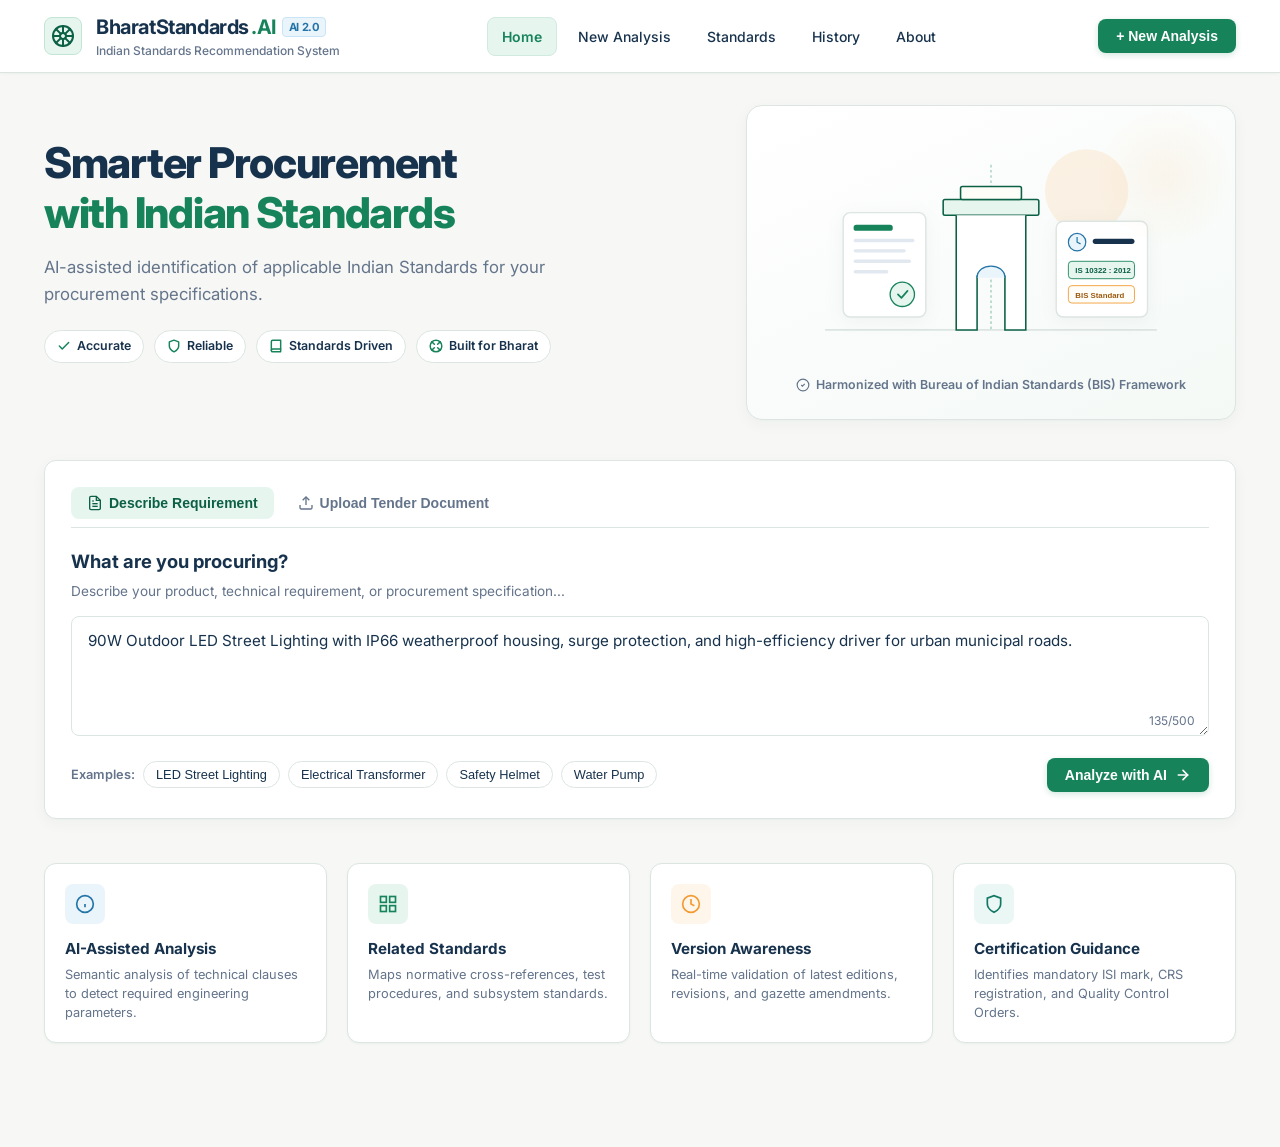
==== index.html @ b343442d "update" ====
<!DOCTYPE html>
<html lang="en">
<head>
  <meta charset="UTF-8">
  <meta name="viewport" content="width=device-width, initial-scale=1.0">
  <title>BharatStandards.AI — Indian Standards Recommendation System | SIH 2026</title>
  <link rel="preconnect" href="https://fonts.googleapis.com">
  <link rel="preconnect" href="https://fonts.gstatic.com" crossorigin>
  <link href="https://fonts.googleapis.com/css2?family=Inter:wght@400;500;600;700;800&display=swap" rel="stylesheet">
  <link rel="stylesheet" href="styles.css">
</head>
<body>

  <!-- Primary Site Navigation -->
  <header class="site-header">
    <div class="header-container">
      <div class="brand-group" data-navigate="home">
        <div class="emblem-icon">
          <!-- Ashoka Chakra Minimal Vector -->
          <svg width="24" height="24" viewBox="0 0 24 24" fill="none" stroke="currentColor" stroke-width="2" stroke-linecap="round" stroke-linejoin="round">
            <circle cx="12" cy="12" r="10"></circle>
            <circle cx="12" cy="12" r="3"></circle>
            <line x1="12" y1="2" x2="12" y2="9"></line>
            <line x1="12" y1="15" x2="12" y2="22"></line>
            <line x1="2" y1="12" x2="9" y2="12"></line>
            <line x1="15" y1="12" x2="22" y2="12"></line>
            <line x1="4.93" y1="4.93" x2="9.88" y2="9.88"></line>
            <line x1="14.12" y1="14.12" x2="19.07" y2="19.07"></line>
            <line x1="4.93" y1="19.07" x2="9.88" y2="14.12"></line>
            <line x1="14.12" y1="9.88" x2="19.07" y2="4.93"></line>
          </svg>
        </div>
        <div class="brand-titles">
          <div class="brand-title">
            BharatStandards<span class="highlight">.AI</span>
            <span class="ai-badge">AI 2.0</span>
          </div>
          <div class="brand-subtitle">Indian Standards Recommendation System</div>
        </div>
      </div>

      <nav class="site-nav">
        <a class="nav-link active" data-navigate="home" data-view="home">Home</a>
        <a class="nav-link" data-navigate="new-analysis" data-view="new-analysis">New Analysis</a>
        <a class="nav-link" data-navigate="standards" data-view="standards">Standards</a>
        <a class="nav-link" data-navigate="history" data-view="history">History</a>
        <a class="nav-link" data-navigate="about" data-view="about">About</a>
      </nav>

      <div class="header-actions">
        <button class="btn-primary" data-navigate="new-analysis">
          <span>+ New Analysis</span>
        </button>
      </div>
    </div>
  </header>

  <!-- Main Application Body -->
  <main class="main-wrapper">

    <!-- ==========================================
         VIEW 1: HOME PAGE
         ========================================== -->
    <section id="view-home" class="view-section active">
      <!-- Hero Section -->
      <div class="hero-grid">
        <div class="hero-left">
          <h1 class="hero-heading">
            Smarter Procurement <br>
            <span class="green-text">with Indian Standards</span>
          </h1>
          <p class="hero-subheading">
            AI-assisted identification of applicable Indian Standards for your procurement specifications.
          </p>

          <div class="trust-badges-row">
            <div class="trust-badge-item">
              <svg width="14" height="14" viewBox="0 0 24 24" fill="none" stroke="currentColor" stroke-width="2.5" stroke-linecap="round" stroke-linejoin="round"><polyline points="20 6 9 17 4 12"></polyline></svg>
              Accurate
            </div>
            <div class="trust-badge-item">
              <svg width="14" height="14" viewBox="0 0 24 24" fill="none" stroke="currentColor" stroke-width="2.5" stroke-linecap="round" stroke-linejoin="round"><path d="M12 22s8-4 8-10V5l-8-3-8 3v7c0 6 8 10 8 10z"></path></svg>
              Reliable
            </div>
            <div class="trust-badge-item">
              <svg width="14" height="14" viewBox="0 0 24 24" fill="none" stroke="currentColor" stroke-width="2.5" stroke-linecap="round" stroke-linejoin="round"><path d="M4 19.5A2.5 2.5 0 0 1 6.5 17H20"></path><path d="M6.5 2H20v20H6.5A2.5 2.5 0 0 1 4 19.5v-15A2.5 2.5 0 0 1 6.5 2z"></path></svg>
              Standards Driven
            </div>
            <div class="trust-badge-item">
              <svg width="14" height="14" viewBox="0 0 24 24" fill="none" stroke="currentColor" stroke-width="2.5" stroke-linecap="round" stroke-linejoin="round"><circle cx="12" cy="12" r="10"></circle><path d="m4.93 4.93 4.24 4.24"></path><path d="m14.83 9.17 4.24-4.24"></path><path d="m14.83 14.83 4.24 4.24"></path><path d="m9.17 14.83-4.24 4.24"></path></svg>
              Built for Bharat
            </div>
          </div>
        </div>

        <!-- Subtle Institutional Architectural Illustration -->
        <div class="hero-illustration-box">
          <div class="illustration-svg-wrap">
            <svg viewBox="0 0 460 260" fill="none" xmlns="http://www.w3.org/2000/svg" style="width: 100%; height: auto;">
              <!-- Background Soft Gradients & Sun -->
              <circle cx="340" cy="70" r="48" fill="#F39A32" fill-opacity="0.12"/>
              <path d="M40 230H420" stroke="#DCE5E1" stroke-width="2" stroke-linecap="round"/>
              
              <!-- India Gate / Institutional Monument Silhouette (Minimal & Dignified) -->
              <path d="M230 40V230" stroke="#16835B" stroke-width="1.5" stroke-dasharray="3 3" opacity="0.4"/>
              <rect x="175" y="80" width="110" height="18" rx="2" fill="#E7F5EF" stroke="#0B6045" stroke-width="1.8"/>
              <rect x="195" y="65" width="70" height="15" rx="2" fill="#FFFDF8" stroke="#0B6045" stroke-width="1.8"/>
              <path d="M190 98V230H214V170C214 156 246 156 246 170V230H270V98" fill="#FFFFFF" stroke="#0B6045" stroke-width="1.8"/>
              <path d="M214 170C214 152 246 152 246 170" fill="#EAF5FB" stroke="#2474A8" stroke-width="1.5"/>

              <!-- Left Side: Official Procurement Document Shield -->
              <g transform="translate(60, 95)">
                <rect x="0" y="0" width="95" height="120" rx="8" fill="#FFFFFF" stroke="#DCE5E1" stroke-width="1.6" filter="drop-shadow(0 4px 10px rgba(0,0,0,0.04))"/>
                <rect x="12" y="14" width="45" height="7" rx="3" fill="#16835B"/>
                <rect x="12" y="30" width="70" height="4" rx="2" fill="#E2E8F0"/>
                <rect x="12" y="42" width="60" height="4" rx="2" fill="#E2E8F0"/>
                <rect x="12" y="54" width="66" height="4" rx="2" fill="#E2E8F0"/>
                <rect x="12" y="66" width="40" height="4" rx="2" fill="#E2E8F0"/>
                <!-- BIS / Compliance Check Stamp -->
                <circle cx="68" cy="94" r="14" fill="#E7F5EF" stroke="#16835B" stroke-width="1.5"/>
                <path d="M63 94L67 98L74 90" stroke="#16835B" stroke-width="2" stroke-linecap="round" stroke-linejoin="round"/>
              </g>

              <!-- Right Side: Smart Recommendation Network -->
              <g transform="translate(305, 105)">
                <rect x="0" y="0" width="105" height="110" rx="8" fill="#FFFFFF" stroke="#DCE5E1" stroke-width="1.6" filter="drop-shadow(0 4px 10px rgba(0,0,0,0.04))"/>
                <circle cx="24" cy="24" r="10" fill="#EAF5FB" stroke="#2474A8" stroke-width="1.4"/>
                <path d="M24 18V24L28 26" stroke="#2474A8" stroke-width="1.4"/>
                <rect x="42" y="20" width="48" height="6" rx="3" fill="#17324D"/>
                
                <rect x="14" y="46" width="76" height="20" rx="4" fill="#E7F5EF" stroke="#16835B" stroke-width="1"/>
                <text x="22" y="60" font-size="9" font-weight="bold" fill="#0B6045" font-family="sans-serif">IS 10322 : 2012</text>
                
                <rect x="14" y="74" width="76" height="20" rx="4" fill="#FFFDF8" stroke="#F39A32" stroke-width="1"/>
                <text x="22" y="88" font-size="9" font-weight="bold" fill="#9C580E" font-family="sans-serif">BIS Standard</text>
              </g>
            </svg>
          </div>
          <div class="illustration-caption">
            <svg width="14" height="14" viewBox="0 0 24 24" fill="none" stroke="currentColor" stroke-width="2"><circle cx="12" cy="12" r="10"></circle><path d="m9 12 2 2 4-4"></path></svg>
            Harmonized with Bureau of Indian Standards (BIS) Framework
          </div>
        </div>
      </div>

      <!-- Main User Action Card -->
      <div class="procurement-card" id="homeInputCard">
        <div class="card-tab-nav">
          <button class="tab-btn active" data-tab="text" onclick="switchTab('text', 'home')">
            <svg width="16" height="16" viewBox="0 0 24 24" fill="none" stroke="currentColor" stroke-width="2"><path d="M14 2H6a2 2 0 0 0-2 2v16a2 2 0 0 0 2 2h12a2 2 0 0 0 2-2V8z"></path><polyline points="14 2 14 8 20 8"></polyline><line x1="16" y1="13" x2="8" y2="13"></line><line x1="16" y1="17" x2="8" y2="17"></line><polyline points="10 9 9 9 8 9"></polyline></svg>
            Describe Requirement
          </button>
          <button class="tab-btn" data-tab="file" onclick="switchTab('file', 'home')">
            <svg width="16" height="16" viewBox="0 0 24 24" fill="none" stroke="currentColor" stroke-width="2"><path d="M21 15v4a2 2 0 0 1-2 2H5a2 2 0 0 1-2-2v-4"></path><polyline points="17 8 12 3 7 8"></polyline><line x1="12" y1="3" x2="12" y2="15"></line></svg>
            Upload Tender Document
          </button>
        </div>

        <h2 class="card-title">What are you procuring?</h2>
        <p class="card-description">
          Describe your product, technical requirement, or procurement specification...
        </p>

        <!-- Pane 1: Textarea -->
        <div class="tab-pane-text">
          <div class="procure-textarea-wrap">
            <textarea 
              id="mainRequirementInput" 
              class="procure-textarea" 
              maxlength="500" 
              placeholder="e.g., Procurement of 90W Outdoor LED Street Lighting fixtures with IP66 protection, surge endurance, and electronic drivers for urban road safety..."></textarea>
            <span class="char-counter" id="mainCharCounter">0/500</span>
          </div>
        </div>

        <!-- Pane 2: PDF Upload -->
        <div class="tab-pane-file" style="display: none;">
          <input type="file" id="homeFileInput" accept=".pdf" style="display: none;">
          <div class="upload-dropzone" id="homeDropzone">
            <div class="upload-icon-circle">
              <svg width="22" height="22" viewBox="0 0 24 24" fill="none" stroke="currentColor" stroke-width="2"><path d="M21 15v4a2 2 0 0 1-2 2H5a2 2 0 0 1-2-2v-4"></path><polyline points="17 8 12 3 7 8"></polyline><line x1="12" y1="3" x2="12" y2="15"></line></svg>
            </div>
            <div class="upload-dropzone-text">Upload Tender PDF Document</div>
            <div class="upload-dropzone-sub">Drag and drop procurement tender specification or click to browse (Max 15MB)</div>
          </div>

          <div class="file-uploaded-chip" id="homeFileChip" style="display: none;">
            <div class="file-uploaded-info">
              <svg width="18" height="18" viewBox="0 0 24 24" fill="none" stroke="currentColor" stroke-width="2.5"><polyline points="20 6 9 17 4 12"></polyline></svg>
              <span class="file-name-display">Tender_Specification.pdf</span>
            </div>
            <button class="btn-remove-file" onclick="removeUploadedFile('home')">[ Remove ]</button>
          </div>
        </div>

        <!-- Action Bar & Example Chips -->
        <div class="card-action-bar">
          <div class="example-chips-wrap">
            <span class="example-label">Examples:</span>
            <button class="chip-btn" data-query="90W Outdoor LED Street Lighting with IP66 weatherproof housing and surge protection">LED Street Lighting</button>
            <button class="chip-btn" data-query="11kV/415V 500kVA Distribution Transformer with copper windings and oil cooling">Electrical Transformer</button>
            <button class="chip-btn" data-query="Industrial High-Density Polyethylene Safety Helmet with 4-point chin strap">Safety Helmet</button>
            <button class="chip-btn" data-query="Submersible Centrifugal Water Pump 5HP for clear cold agricultural water supply">Water Pump</button>
          </div>

          <button class="btn-primary" onclick="startAnalysis('home')">
            <span>Analyze with AI</span>
            <svg width="16" height="16" viewBox="0 0 24 24" fill="none" stroke="currentColor" stroke-width="2.5" stroke-linecap="round" stroke-linejoin="round"><line x1="5" y1="12" x2="19" y2="12"></line><polyline points="12 5 19 12 12 19"></polyline></svg>
          </button>
        </div>
      </div>

      <!-- Trust Indicators: 4 compact blocks -->
      <div class="trust-indicators-grid">
        <div class="trust-block-card">
          <div class="trust-block-icon icon-soft-blue">
            <svg width="20" height="20" viewBox="0 0 24 24" fill="none" stroke="currentColor" stroke-width="2"><circle cx="12" cy="12" r="10"></circle><path d="M12 16v-4"></path><path d="M12 8h.01"></path></svg>
          </div>
          <h3 class="trust-block-title">AI-Assisted Analysis</h3>
          <p class="trust-block-desc">Semantic analysis of technical clauses to detect required engineering parameters.</p>
        </div>

        <div class="trust-block-card">
          <div class="trust-block-icon icon-soft-green">
            <svg width="20" height="20" viewBox="0 0 24 24" fill="none" stroke="currentColor" stroke-width="2"><rect x="3" y="3" width="7" height="7"></rect><rect x="14" y="3" width="7" height="7"></rect><rect x="14" y="14" width="7" height="7"></rect><rect x="3" y="14" width="7" height="7"></rect></svg>
          </div>
          <h3 class="trust-block-title">Related Standards</h3>
          <p class="trust-block-desc">Maps normative cross-references, test procedures, and subsystem standards.</p>
        </div>

        <div class="trust-block-card">
          <div class="trust-block-icon icon-soft-saffron">
            <svg width="20" height="20" viewBox="0 0 24 24" fill="none" stroke="currentColor" stroke-width="2"><circle cx="12" cy="12" r="10"></circle><polyline points="12 6 12 12 16 14"></polyline></svg>
          </div>
          <h3 class="trust-block-title">Version Awareness</h3>
          <p class="trust-block-desc">Real-time validation of latest editions, revisions, and gazette amendments.</p>
        </div>

        <div class="trust-block-card">
          <div class="trust-block-icon icon-soft-teal">
            <svg width="20" height="20" viewBox="0 0 24 24" fill="none" stroke="currentColor" stroke-width="2"><path d="M12 22s8-4 8-10V5l-8-3-8 3v7c0 6 8 10 8 10z"></path></svg>
          </div>
          <h3 class="trust-block-title">Certification Guidance</h3>
          <p class="trust-block-desc">Identifies mandatory ISI mark, CRS registration, and Quality Control Orders.</p>
        </div>
      </div>
    </section>

    <!-- ==========================================
         VIEW 2: NEW ANALYSIS PAGE
         ========================================== -->
    <section id="view-new-analysis" class="view-section">
      <!-- 3-Step Progress Indicator -->
      <div class="stepper-header">
        <div class="stepper-bar">
          <div class="step-item active">
            <span class="step-num">1</span>
            <span>Input</span>
          </div>
          <span class="step-arrow">→</span>
          <div class="step-item">
            <span class="step-num">2</span>
            <span>Analysis</span>
          </div>
          <span class="step-arrow">→</span>
          <div class="step-item">
            <span class="step-num">3</span>
            <span>Results</span>
          </div>
        </div>
      </div>

      <!-- Main Input Card -->
      <div class="procurement-card" id="newAnalysisCard" style="max-width: 860px; margin: 0 auto;">
        <div class="card-tab-nav">
          <button class="tab-btn active" data-tab="text" onclick="switchTab('text', 'new-analysis')">
            <svg width="16" height="16" viewBox="0 0 24 24" fill="none" stroke="currentColor" stroke-width="2"><path d="M14 2H6a2 2 0 0 0-2 2v16a2 2 0 0 0 2 2h12a2 2 0 0 0 2-2V8z"></path><polyline points="14 2 14 8 20 8"></polyline></svg>
            Describe Requirement
          </button>
          <button class="tab-btn" data-tab="file" onclick="switchTab('file', 'new-analysis')">
            <svg width="16" height="16" viewBox="0 0 24 24" fill="none" stroke="currentColor" stroke-width="2"><path d="M21 15v4a2 2 0 0 1-2 2H5a2 2 0 0 1-2-2v-4"></path><polyline points="17 8 12 3 7 8"></polyline><line x1="12" y1="3" x2="12" y2="15"></line></svg>
            Tender Document
          </button>
        </div>

        <h2 class="card-title">Describe your procurement requirement</h2>
        <p class="card-description">Enter technical parameters or upload tender specification documents for standard matching.</p>

        <!-- Tab Pane: Text -->
        <div class="tab-pane-text">
          <div class="procure-textarea-wrap">
            <textarea 
              id="newAnalysisInput" 
              class="procure-textarea" 
              maxlength="500" 
              placeholder="Describe your product, technical requirement, or procurement specification..."></textarea>
            <span class="char-counter" id="newAnalysisCharCounter">0/500</span>
          </div>
        </div>

        <!-- Tab Pane: File Upload -->
        <div class="tab-pane-file" style="display: none;">
          <input type="file" id="newAnalysisFileInput" accept=".pdf" style="display: none;">
          <div class="upload-dropzone" id="newAnalysisDropzone">
            <div class="upload-icon-circle">
              <svg width="22" height="22" viewBox="0 0 24 24" fill="none" stroke="currentColor" stroke-width="2"><path d="M21 15v4a2 2 0 0 1-2 2H5a2 2 0 0 1-2-2v-4"></path><polyline points="17 8 12 3 7 8"></polyline><line x1="12" y1="3" x2="12" y2="15"></line></svg>
            </div>
            <div class="upload-dropzone-text">Upload Tender PDF</div>
            <div class="upload-dropzone-sub">Drop PDF tender copy or technical specification schedule here</div>
          </div>

          <div class="file-uploaded-chip" id="newAnalysisFileChip" style="display: none;">
            <div class="file-uploaded-info">
              <svg width="18" height="18" viewBox="0 0 24 24" fill="none" stroke="currentColor" stroke-width="2.5"><polyline points="20 6 9 17 4 12"></polyline></svg>
              <span class="file-name-display">Tender_Specification.pdf</span>
            </div>
            <button class="btn-remove-file" onclick="removeUploadedFile('new-analysis')">[ Remove ]</button>
          </div>
        </div>

        <!-- Single Primary Action -->
        <div style="display: flex; justify-content: flex-end; margin-top: 20px;">
          <button class="btn-primary" onclick="startAnalysis('new-analysis')">
            <span>Analyze Specification</span>
            <svg width="16" height="16" viewBox="0 0 24 24" fill="none" stroke="currentColor" stroke-width="2.5"><polyline points="9 18 15 12 9 6"></polyline></svg>
          </button>
        </div>
      </div>
    </section>

    <!-- ==========================================
         VIEW 3: LOADING / ANALYSIS PAGE
         ========================================== -->
    <section id="view-loading" class="view-section">
      <div class="loading-card">
        <h2 class="loading-header-title">Analyzing Your Requirement</h2>
        <p class="loading-header-subtitle">
          Please wait while we identify applicable Indian Standards and related requirements.
        </p>

        <!-- Circular Progress Ring (Subtle Green/Blue) -->
        <div class="circle-progress-wrapper">
          <svg class="circle-progress-svg" viewBox="0 0 140 140">
            <circle class="circle-bg" cx="70" cy="70" r="60"></circle>
            <circle class="circle-fill" id="circleFill" cx="70" cy="70" r="60"></circle>
          </svg>
          <div class="circle-center-text">
            <span class="circle-percentage" id="circlePercentage">0%</span>
            <span class="circle-status-tag">Analyzing</span>
          </div>
        </div>

        <!-- Dynamic Ticker Box -->
        <div class="dynamic-ticker-box">
          <span class="ticker-pulse-dot"></span>
          <span id="dynamicTickerText">Reading specification...</span>
        </div>

        <!-- Vertical Progress Timeline (Strict 7 Stages) -->
        <div class="analysis-timeline" id="analysisTimeline">
          <!-- Dynamically populated via app.js -->
        </div>
      </div>
    </section>

    <!-- ==========================================
         VIEW 4: RESULTS PAGE
         ========================================== -->
    <section id="view-results" class="view-section">
      <!-- Top Banner -->
      <div class="results-header-banner">
        <div class="banner-left">
          <h1>Procurement Analysis Results</h1>
          <div class="banner-meta">
            <span class="status-badge-complete">✓ Analysis Complete</span>
            <span>Requirement:</span>
            <span class="submitted-req-badge" id="resultsQueryBadge">90W Outdoor LED Street Lighting</span>
          </div>
        </div>
        <div>
          <button class="btn-outline" onclick="exportProcurementReport()">
            <svg width="16" height="16" viewBox="0 0 24 24" fill="none" stroke="currentColor" stroke-width="2"><path d="M21 15v4a2 2 0 0 1-2 2H5a2 2 0 0 1-2-2v-4"></path><polyline points="7 10 12 15 17 10"></polyline><line x1="12" y1="15" x2="12" y2="3"></line></svg>
            Export Report
          </button>
        </div>
      </div>

      <!-- 4 Compact Summary Metric Cards -->
      <div class="summary-metrics-grid">
        <div class="metric-card">
          <div class="metric-label">Standards Found</div>
          <div class="metric-value green">8</div>
        </div>
        <div class="metric-card">
          <div class="metric-label">Related Standards</div>
          <div class="metric-value blue">14</div>
        </div>
        <div class="metric-card">
          <div class="metric-label">Version Status</div>
          <div class="metric-value" style="font-size: 1.25rem;">Current</div>
        </div>
        <div class="metric-card">
          <div class="metric-label">Certification</div>
          <div class="metric-value green" style="font-size: 1.25rem;">Applicable</div>
        </div>
      </div>

      <!-- Section 1 — AI Understanding -->
      <div class="result-section">
        <div class="section-header">
          <h2 class="section-title">
            <svg width="18" height="18" viewBox="0 0 24 24" fill="none" stroke="var(--blue)" stroke-width="2"><circle cx="12" cy="12" r="10"></circle><line x1="12" y1="16" x2="12" y2="12"></line><line x1="12" y1="8" x2="12.01" y2="8"></line></svg>
            What We Understood
          </h2>
          <div class="section-subtext">Automated entity and parameter extraction from submitted requirement</div>
        </div>

        <div class="understanding-tags-grid">
          <div>
            <div class="understanding-col-title">Product</div>
            <div class="understanding-val" id="underProdVal">LED Street Lighting</div>
          </div>
          <div>
            <div class="understanding-col-title">Application</div>
            <div class="understanding-val" id="underAppVal">Outdoor / Road</div>
          </div>
          <div>
            <div class="understanding-col-title">Requirements & Constraints</div>
            <div class="tag-cloud" id="underTagCloud">
              <span class="spec-tag">90W</span>
              <span class="spec-tag">Outdoor</span>
              <span class="spec-tag">Road Application</span>
              <span class="spec-tag">Electrical Safety</span>
              <span class="spec-tag">Testing</span>
            </div>
          </div>
        </div>
      </div>

      <!-- Section 2 & 3 — Recommended Indian Standards (Top 3 Cards & Why Recommended) -->
      <div class="result-section">
        <div class="section-header">
          <h2 class="section-title">
            <svg width="18" height="18" viewBox="0 0 24 24" fill="none" stroke="var(--primary-green)" stroke-width="2"><path d="M14 2H6a2 2 0 0 0-2 2v16a2 2 0 0 0 2 2h12a2 2 0 0 0 2-2V8z"></path><polyline points="14 2 14 8 20 8"></polyline></svg>
            Recommended Indian Standards
          </h2>
          <div class="section-subtext">Standards relevant to the submitted procurement requirement (Top 3 Recommendations)</div>
        </div>

        <div id="recommendedCardsContainer">
          <!-- Dynamically populated via app.js -->
        </div>
      </div>

      <!-- Section 4 — Related Standards (Simple Institutional Relationship Graph) -->
      <div class="result-section">
        <div class="section-header">
          <h2 class="section-title">
            <svg width="18" height="18" viewBox="0 0 24 24" fill="none" stroke="var(--deep-green)" stroke-width="2"><rect x="3" y="3" width="7" height="7"></rect><rect x="14" y="3" width="7" height="7"></rect><rect x="14" y="14" width="7" height="7"></rect><rect x="3" y="14" width="7" height="7"></rect></svg>
            Related Standards
          </h2>
          <div class="section-subtext">Normative references and allied safety testing hierarchy</div>
        </div>

        <div class="standards-diagram-wrap">
          <div class="node-box primary">
            IS 10322 (Part 5/Sec 3)
            <div style="font-size: 0.7rem; font-weight: 500;">Main Luminaire Standard</div>
          </div>
          <div class="tree-vertical-line"></div>
          
          <div class="tree-branch-container">
            <div class="tree-subnode">
              IS 15885
              <span class="tree-subnode-tag">Safety (Driver)</span>
            </div>
            <div class="tree-subnode">
              IS 16102
              <span class="tree-subnode-tag">Testing (Performance)</span>
            </div>
            <div class="tree-subnode">
              IS 16103
              <span class="tree-subnode-tag">Installation & Optics</span>
            </div>
          </div>

          <div class="tree-vertical-line"></div>
          <div class="node-box" style="font-size: 0.8rem; background: #FFFFFF;">
            Normative Cross-References & Harmonized Guidelines
          </div>

          <div style="margin-top: 18px;">
            <button class="btn-outline" style="font-size: 0.8rem; padding: 6px 14px;" data-navigate="standards">
              View Related Standards (14)
            </button>
          </div>
        </div>
      </div>

      <!-- Section 5 — Version & Amendments Timeline -->
      <div class="result-section">
        <div class="section-header">
          <h2 class="section-title">
            <svg width="18" height="18" viewBox="0 0 24 24" fill="none" stroke="var(--saffron)" stroke-width="2"><circle cx="12" cy="12" r="10"></circle><polyline points="12 6 12 12 16 14"></polyline></svg>
            Version & Amendments
          </h2>
          <div class="section-subtext">Chronological gazette revisions and current enforceability timeline</div>
        </div>

        <div class="horizontal-version-timeline">
          <div class="timeline-connector-bar"></div>
          
          <div class="timeline-milestone">
            <div class="milestone-dot"></div>
            <div class="milestone-year">2018</div>
            <div class="milestone-desc">Published</div>
          </div>

          <div class="timeline-milestone">
            <div class="milestone-dot saffron"></div>
            <div class="milestone-year">2020</div>
            <div class="milestone-desc">Amendment 1</div>
          </div>

          <div class="timeline-milestone">
            <div class="milestone-dot saffron"></div>
            <div class="milestone-year">2023</div>
            <div class="milestone-desc">Amendment 2</div>
          </div>

          <div class="timeline-milestone">
            <div class="milestone-dot green"></div>
            <div class="milestone-year">2026</div>
            <div class="milestone-desc" style="color: var(--primary-green); font-weight: 700;">Current Active</div>
          </div>
        </div>
      </div>

      <!-- Section 6 — Certification Guidance -->
      <div class="result-section">
        <div class="section-header">
          <h2 class="section-title">
            <svg width="18" height="18" viewBox="0 0 24 24" fill="none" stroke="var(--primary-green)" stroke-width="2"><path d="M12 22s8-4 8-10V5l-8-3-8 3v7c0 6 8 10 8 10z"></path></svg>
            Certification Guidance
          </h2>
          <div class="section-subtext">Statutory conformity assessment schemes for public procurement</div>
        </div>

        <div class="cert-guidance-list">
          <div class="cert-item-card">
            <div class="cert-name">BIS Product Certification</div>
            <div class="cert-status applicable">● Applicable (ISI Scheme I)</div>
          </div>
          <div class="cert-item-card">
            <div class="cert-name">Compulsory Registration (CRS)</div>
            <div class="cert-status not-applicable">○ Not identified</div>
          </div>
          <div class="cert-item-card">
            <div class="cert-name">Hallmarking</div>
            <div class="cert-status not-applicable">○ Not applicable</div>
          </div>
        </div>

        <div class="cert-disclaimer">
          <svg width="14" height="14" viewBox="0 0 24 24" fill="none" stroke="currentColor" stroke-width="2"><circle cx="12" cy="12" r="10"></circle><line x1="12" y1="16" x2="12" y2="12"></line><line x1="12" y1="8" x2="12.01" y2="8"></line></svg>
          Verify regulatory applicability before final procurement use.
        </div>
      </div>

      <!-- Section 7 — Source / Verification -->
      <div class="verification-box">
        <div class="verification-left">
          <svg width="18" height="18" viewBox="0 0 24 24" fill="none" stroke="var(--primary-green)" stroke-width="2.5"><path d="M12 22s8-4 8-10V5l-8-3-8 3v7c0 6 8 10 8 10z"></path><polyline points="9 12 11 14 15 10"></polyline></svg>
          <span>Information Verification</span>
        </div>
        <div class="verification-meta">
          <span><strong>Source:</strong> Verified Standards Knowledge Base</span>
          <span><strong>Last Updated:</strong> 20 Sep 2026</span>
          <span><strong>Status:</strong> Current</span>
          <span><strong>AI Assistance:</strong> Enabled</span>
        </div>
      </div>

      <!-- Final Actions -->
      <div class="results-bottom-actions">
        <button class="btn-outline" onclick="exportProcurementReport()">
          Export Report
        </button>
        <button class="btn-primary" data-navigate="new-analysis">
          Start New Analysis
        </button>
      </div>
    </section>

    <!-- ==========================================
         VIEW 5: STANDARDS KNOWLEDGE BASE
         ========================================== -->
    <section id="view-standards" class="view-section">
      <div style="margin-bottom: 24px;">
        <h1 style="font-size: 1.5rem; font-weight: 800; color: var(--navy-text); margin-bottom: 4px;">Indian Standards</h1>
        <p style="font-size: 0.85rem; color: var(--secondary-text);">Search and explore the Bureau of Indian Standards (BIS) knowledge repository.</p>
      </div>

      <div class="catalog-search-bar">
        <input 
          type="text" 
          id="standardsSearchInput" 
          class="catalog-search-input" 
          placeholder="Search by standard number, title or topic..." 
          oninput="renderStandardsCatalog()">
        
        <select id="categoryFilter" class="filter-select" onchange="renderStandardsCatalog()">
          <option value="all">All Categories</option>
          <option value="Electrical & Lighting">Electrical & Lighting</option>
          <option value="Heavy Electrical">Heavy Electrical</option>
          <option value="Occupational Safety">Occupational Safety</option>
          <option value="Mechanical & Water">Mechanical & Water</option>
        </select>

        <select class="filter-select">
          <option value="all">Status: All</option>
          <option value="current">Current</option>
          <option value="revision">Under Revision</option>
        </select>

        <select class="filter-select">
          <option value="all">Year: All</option>
          <option value="2026">2026</option>
          <option value="2023">2023</option>
          <option value="2017">2017</option>
        </select>
      </div>

      <div class="standards-table-card">
        <table class="data-table">
          <thead>
            <tr>
              <th>Standard No</th>
              <th>Title & Description</th>
              <th>Category</th>
              <th>Status</th>
              <th>Action</th>
            </tr>
          </thead>
          <tbody id="standardsTableBody">
            <!-- Populated via app.js -->
          </tbody>
        </table>
      </div>
    </section>

    <!-- ==========================================
         VIEW 6: HISTORY PAGE
         ========================================== -->
    <section id="view-history" class="view-section">
      <div style="margin-bottom: 24px;">
        <h1 style="font-size: 1.5rem; font-weight: 800; color: var(--navy-text); margin-bottom: 4px;">Analysis History</h1>
        <p style="font-size: 0.85rem; color: var(--secondary-text);">Review previous procurement technical requirement evaluations.</p>
      </div>

      <div class="standards-table-card">
        <table class="data-table">
          <thead>
            <tr>
              <th>Requirement</th>
              <th>Date</th>
              <th>Standards Found</th>
              <th>Status</th>
              <th>Action</th>
            </tr>
          </thead>
          <tbody id="historyTableBody">
            <!-- Populated via app.js -->
          </tbody>
        </table>
      </div>
    </section>

    <!-- ==========================================
         VIEW 7: ABOUT PAGE
         ========================================== -->
    <section id="view-about" class="view-section">
      <div style="max-width: 840px; margin: 0 auto;">
        <div style="background: #FFFFFF; border: 1px solid var(--border-color); border-radius: var(--radius-lg); padding: 36px; box-shadow: var(--shadow-card);">
          <h1 style="font-size: 1.75rem; font-weight: 800; color: var(--navy-text); margin-bottom: 12px;">
            About BharatStandards.AI
          </h1>
          <p style="font-size: 0.95rem; color: var(--secondary-text); line-height: 1.7; margin-bottom: 24px;">
            BharatStandards.AI is an institutional artificial intelligence decision-support platform designed to streamline public and enterprise procurement in India. Developed for Smart India Hackathon (SIH) 2026 Problem Statement 26108, the system bridges the critical gap between complex technical procurement tender specifications and the authoritative catalogue of Indian Standards maintained by the Bureau of Indian Standards (BIS).
          </p>

          <div style="display: grid; grid-template-columns: 1fr 1fr; gap: 20px; margin-bottom: 28px;">
            <div style="background: var(--main-bg); padding: 20px; border-radius: var(--radius-sm); border: 1px solid var(--border-color);">
              <h3 style="font-size: 1rem; font-weight: 700; color: var(--deep-green); margin-bottom: 8px;">Why It Was Created</h3>
              <p style="font-size: 0.85rem; color: var(--secondary-text); line-height: 1.5;">
                Public procurement officers frequently encounter ambiguous technical terminology or outdated standards references in tender documents, leading to compliance disputes, delivery rejections, and legal delays. BharatStandards.AI automates standard discovery with 100% version accuracy.
              </p>
            </div>

            <div style="background: var(--main-bg); padding: 20px; border-radius: var(--radius-sm); border: 1px solid var(--border-color);">
              <h3 style="font-size: 1rem; font-weight: 700; color: var(--blue); margin-bottom: 8px;">How AI Assists Procurement</h3>
              <p style="font-size: 0.85rem; color: var(--secondary-text); line-height: 1.5;">
                By utilizing dense semantic indexing, technical taxonomy extraction, and normative cross-reference mapping, our engine evaluates requirements against thousands of gazette standards in milliseconds while verifying active Quality Control Orders (QCO).
              </p>
            </div>
          </div>

          <div style="border-top: 1px solid var(--border-color); padding-top: 20px; display: flex; align-items: center; justify-content: space-between;">
            <div style="font-size: 0.8rem; color: var(--secondary-text);">
              <strong>Core Principles:</strong> Neatness &bull; Government-Grade Reliability &bull; Complete Transparency
            </div>
            <button class="btn-primary" data-navigate="new-analysis">Launch New Analysis</button>
          </div>
        </div>
      </div>
    </section>

  </main>

  <!-- Details Drawer / Modal Dialog -->
  <div class="modal-overlay" id="standardDetailsModal" onclick="if(event.target === this) closeStandardModal()">
    <div class="modal-container">
      <button class="modal-close-btn" onclick="closeStandardModal()" aria-label="Close">
        <svg width="20" height="20" viewBox="0 0 24 24" fill="none" stroke="currentColor" stroke-width="2.5"><line x1="18" y1="6" x2="6" y2="18"></line><line x1="6" y1="6" x2="18" y2="18"></line></svg>
      </button>
      <div id="modalBodyContent">
        <!-- Content inserted dynamically -->
      </div>
    </div>
  </div>

  <script src="app.js"></script>
</body>
</html>
---- styles.css ----
/* ==========================================================================
   BharatStandards.AI - Institutional Design System Stylesheet
   SIH 2026 Problem Statement 26108
   Palette:
     Primary Green:  #16835B
     Deep Green:     #0B6045
     Soft Green:     #E7F5EF
     Sky Blue:       #EAF5FB
     Blue:           #2474A8
     Saffron:        #F39A32
     Warm Cream:     #FFFDF8
     Main Background:#F7F8F5
     White:          #FFFFFF
     Dark Navy Text: #17324D
     Secondary Text: #64748B
     Border:         #DCE5E1
     Success:        #16835B
     Warning:        #E99A2B
     Error:          #C94B4B
   ========================================================================== */

:root {
  --primary-green: #16835B;
  --deep-green: #0B6045;
  --soft-green: #E7F5EF;
  --sky-blue: #EAF5FB;
  --blue: #2474A8;
  --saffron: #F39A32;
  --warm-cream: #FFFDF8;
  --main-bg: #F7F8F5;
  --card-bg: #FFFFFF;
  --navy-text: #17324D;
  --secondary-text: #64748B;
  --border-color: #DCE5E1;
  --success: #16835B;
  --warning: #E99A2B;
  --error: #C94B4B;
  --radius-sm: 8px;
  --radius-md: 12px;
  --radius-lg: 16px;
  --radius-full: 9999px;
  --shadow-subtle: 0 1px 3px rgba(11, 96, 69, 0.04), 0 1px 2px rgba(11, 96, 69, 0.02);
  --shadow-card: 0 4px 16px rgba(23, 50, 77, 0.04), 0 1px 3px rgba(23, 50, 77, 0.02);
  --shadow-hover: 0 8px 24px rgba(22, 131, 91, 0.08), 0 2px 6px rgba(23, 50, 77, 0.04);
}

* {
  box-sizing: border-box;
  margin: 0;
  padding: 0;
}

body {
  font-family: 'Inter', -apple-system, BlinkMacSystemFont, "Segoe UI", Roboto, Helvetica, Arial, sans-serif;
  background-color: var(--main-bg);
  color: var(--navy-text);
  line-height: 1.5;
  -webkit-font-smoothing: antialiased;
  -moz-osx-font-smoothing: grayscale;
  min-height: 100vh;
  display: flex;
  flex-direction: column;
}

/* ==========================================================================
   Header & Top Government Bar
   ========================================================================== */
.gov-top-bar {
  background-color: #FFFFFF;
  border-bottom: 1px solid var(--border-color);
  font-size: 0.75rem;
  color: var(--secondary-text);
  padding: 4px 0;
}

.gov-top-container {
  max-width: 1240px;
  margin: 0 auto;
  padding: 0 24px;
  display: flex;
  justify-content: space-between;
  align-items: center;
}

.gov-flag-stripe {
  display: inline-flex;
  gap: 6px;
  align-items: center;
  font-weight: 500;
}

.flag-accent {
  display: inline-block;
  width: 12px;
  height: 4px;
  background: linear-gradient(90deg, #F39A32 33%, #FFFFFF 33%, #FFFFFF 66%, #16835B 66%);
  border-radius: 1px;
}

.site-header {
  background-color: #FFFFFF;
  border-bottom: 1px solid var(--border-color);
  position: sticky;
  top: 0;
  z-index: 50;
  box-shadow: var(--shadow-subtle);
}

.header-container {
  max-width: 1240px;
  margin: 0 auto;
  padding: 12px 24px;
  display: flex;
  align-items: center;
  justify-content: space-between;
}

.brand-group {
  display: flex;
  align-items: center;
  gap: 14px;
  text-decoration: none;
  cursor: pointer;
}

.emblem-icon {
  width: 38px;
  height: 38px;
  border-radius: 8px;
  background: var(--soft-green);
  color: var(--deep-green);
  display: flex;
  align-items: center;
  justify-content: center;
  border: 1px solid #c2e6d6;
}

.brand-titles {
  display: flex;
  flex-direction: column;
}

.brand-title {
  font-size: 1.25rem;
  font-weight: 700;
  color: var(--navy-text);
  letter-spacing: -0.02em;
  display: flex;
  align-items: center;
  gap: 2px;
}

.brand-title .highlight {
  color: var(--primary-green);
}

.brand-title .ai-badge {
  font-size: 0.7rem;
  font-weight: 700;
  color: var(--blue);
  background: var(--sky-blue);
  padding: 1px 6px;
  border-radius: 4px;
  margin-left: 4px;
  border: 1px solid #c9e4f4;
}

.brand-subtitle {
  font-size: 0.75rem;
  color: var(--secondary-text);
  font-weight: 500;
}

.site-nav {
  display: flex;
  align-items: center;
  gap: 6px;
}

.nav-link {
  color: var(--navy-text);
  text-decoration: none;
  font-size: 0.875rem;
  font-weight: 500;
  padding: 8px 14px;
  border-radius: var(--radius-sm);
  transition: all 0.15s ease;
  cursor: pointer;
  border: 1px solid transparent;
}

.nav-link:hover {
  background-color: var(--main-bg);
  color: var(--primary-green);
}

.nav-link.active {
  color: var(--primary-green);
  font-weight: 600;
  background-color: var(--soft-green);
  border-color: #d1eadf;
}

.header-actions {
  display: flex;
  align-items: center;
  gap: 12px;
}

.lang-select {
  border: 1px solid var(--border-color);
  background: #FFFFFF;
  color: var(--navy-text);
  font-size: 0.85rem;
  padding: 7px 12px;
  border-radius: var(--radius-sm);
  cursor: pointer;
  outline: none;
  font-weight: 500;
}

.btn-primary {
  background-color: var(--primary-green);
  color: #FFFFFF;
  border: none;
  padding: 9px 18px;
  border-radius: var(--radius-sm);
  font-size: 0.875rem;
  font-weight: 600;
  cursor: pointer;
  display: inline-flex;
  align-items: center;
  gap: 8px;
  transition: all 0.15s ease;
  box-shadow: 0 2px 6px rgba(22, 131, 91, 0.2);
}

.btn-primary:hover {
  background-color: var(--deep-green);
  box-shadow: 0 4px 12px rgba(22, 131, 91, 0.25);
  transform: translateY(-1px);
}

.btn-outline {
  background-color: #FFFFFF;
  color: var(--navy-text);
  border: 1px solid var(--border-color);
  padding: 9px 18px;
  border-radius: var(--radius-sm);
  font-size: 0.875rem;
  font-weight: 600;
  cursor: pointer;
  display: inline-flex;
  align-items: center;
  gap: 8px;
  transition: all 0.15s ease;
}

.btn-outline:hover {
  border-color: var(--primary-green);
  color: var(--primary-green);
  background-color: var(--soft-green);
}

/* ==========================================================================
   Layout Containers
   ========================================================================== */
.main-wrapper {
  flex: 1;
  max-width: 1240px;
  width: 100%;
  margin: 0 auto;
  padding: 32px 24px 64px 24px;
}

.view-section {
  display: none;
}

.view-section.active {
  display: block;
  animation: fadeIn 0.25s ease-out;
}

@keyframes fadeIn {
  from { opacity: 0; transform: translateY(6px); }
  to { opacity: 1; transform: translateY(0); }
}

/* ==========================================================================
   Home Page: Hero & Input Card
   ========================================================================== */
.hero-grid {
  display: grid;
  grid-template-columns: 1.15fr 0.85fr;
  gap: 40px;
  align-items: center;
  margin-bottom: 40px;
}

.hero-pill-badge {
  display: inline-flex;
  align-items: center;
  gap: 8px;
  padding: 4px 12px;
  background-color: var(--warm-cream);
  border: 1px solid #F6E6D2;
  border-radius: var(--radius-full);
  font-size: 0.8rem;
  font-weight: 600;
  color: #9C580E;
  margin-bottom: 16px;
}

.hero-pill-badge .saffron-dot {
  width: 7px;
  height: 7px;
  border-radius: 50%;
  background-color: var(--saffron);
}

.hero-heading {
  font-size: 2.65rem;
  line-height: 1.18;
  font-weight: 800;
  color: var(--navy-text);
  letter-spacing: -0.03em;
  margin-bottom: 16px;
}

.hero-heading .green-text {
  color: var(--primary-green);
}

.hero-subheading {
  font-size: 1.05rem;
  color: var(--secondary-text);
  line-height: 1.6;
  margin-bottom: 22px;
  max-width: 560px;
}

.trust-badges-row {
  display: flex;
  flex-wrap: wrap;
  gap: 10px;
  margin-bottom: 24px;
}

.trust-badge-item {
  display: inline-flex;
  align-items: center;
  gap: 6px;
  background-color: #FFFFFF;
  border: 1px solid var(--border-color);
  padding: 6px 12px;
  border-radius: var(--radius-full);
  font-size: 0.775rem;
  font-weight: 600;
  color: var(--navy-text);
}

.trust-badge-item svg {
  color: var(--primary-green);
}

/* Institutional Illustration Card */
.hero-illustration-box {
  background: linear-gradient(155deg, #FFFFFF 0%, #F4F9F6 100%);
  border: 1px solid var(--border-color);
  border-radius: var(--radius-lg);
  padding: 24px;
  position: relative;
  box-shadow: var(--shadow-card);
  overflow: hidden;
  display: flex;
  flex-direction: column;
  align-items: center;
  justify-content: center;
}

.hero-illustration-box::before {
  content: "";
  position: absolute;
  top: 0;
  right: 0;
  width: 140px;
  height: 140px;
  background: radial-gradient(circle, rgba(243, 154, 50, 0.08) 0%, transparent 70%);
  pointer-events: none;
}

.illustration-svg-wrap {
  width: 100%;
  max-width: 400px;
  height: auto;
}

.illustration-caption {
  font-size: 0.775rem;
  color: var(--secondary-text);
  text-align: center;
  margin-top: 14px;
  font-weight: 600;
  display: flex;
  align-items: center;
  gap: 6px;
}

/* Main User Action Card */
.procurement-card {
  background-color: var(--card-bg);
  border: 1px solid var(--border-color);
  border-radius: var(--radius-md);
  padding: 26px;
  box-shadow: var(--shadow-card);
  margin-bottom: 44px;
}

.card-tab-nav {
  display: flex;
  gap: 8px;
  border-bottom: 1px solid var(--border-color);
  margin-bottom: 20px;
  padding-bottom: 8px;
}

.tab-btn {
  background: none;
  border: none;
  padding: 8px 16px;
  font-size: 0.875rem;
  font-weight: 600;
  color: var(--secondary-text);
  cursor: pointer;
  border-radius: var(--radius-sm);
  display: inline-flex;
  align-items: center;
  gap: 6px;
  transition: all 0.15s ease;
}

.tab-btn.active {
  color: var(--deep-green);
  background-color: var(--soft-green);
}

.card-title {
  font-size: 1.15rem;
  font-weight: 700;
  color: var(--navy-text);
  margin-bottom: 6px;
}

.card-description {
  font-size: 0.85rem;
  color: var(--secondary-text);
  margin-bottom: 14px;
}

.procure-textarea-wrap {
  position: relative;
  margin-bottom: 16px;
}

.procure-textarea {
  width: 100%;
  min-height: 120px;
  border: 1px solid var(--border-color);
  border-radius: var(--radius-sm);
  padding: 14px 16px;
  font-size: 0.95rem;
  color: var(--navy-text);
  font-family: inherit;
  resize: vertical;
  outline: none;
  background-color: #FFFFFF;
  transition: border-color 0.15s ease, box-shadow 0.15s ease;
}

.procure-textarea:focus {
  border-color: var(--primary-green);
  box-shadow: 0 0 0 3px rgba(22, 131, 91, 0.12);
}

.char-counter {
  position: absolute;
  bottom: 12px;
  right: 14px;
  font-size: 0.75rem;
  color: var(--secondary-text);
  pointer-events: none;
}

/* Upload Tab Content */
.upload-dropzone {
  border: 2px dashed var(--border-color);
  border-radius: var(--radius-sm);
  background: var(--warm-cream);
  padding: 36px 20px;
  text-align: center;
  cursor: pointer;
  transition: all 0.2s ease;
  margin-bottom: 16px;
}

.upload-dropzone:hover {
  border-color: var(--primary-green);
  background: #FCF8F0;
}

.upload-icon-circle {
  width: 44px;
  height: 44px;
  border-radius: 50%;
  background: var(--sky-blue);
  color: var(--blue);
  display: inline-flex;
  align-items: center;
  justify-content: center;
  margin-bottom: 12px;
}

.upload-dropzone-text {
  font-weight: 600;
  color: var(--navy-text);
  font-size: 0.95rem;
  margin-bottom: 4px;
}

.upload-dropzone-sub {
  font-size: 0.8rem;
  color: var(--secondary-text);
}

.file-uploaded-chip {
  display: flex;
  align-items: center;
  justify-content: space-between;
  width: 100%;
  background: var(--soft-green);
  border: 1px solid #C8EBD8;
  padding: 10px 16px;
  border-radius: var(--radius-sm);
  margin-bottom: 16px;
}

.file-uploaded-info {
  display: flex;
  align-items: center;
  gap: 8px;
  font-size: 0.875rem;
  font-weight: 600;
  color: var(--deep-green);
}

.btn-remove-file {
  background: none;
  border: none;
  color: var(--error);
  font-size: 0.8rem;
  font-weight: 600;
  cursor: pointer;
  padding: 4px 8px;
  border-radius: 4px;
}

.btn-remove-file:hover {
  text-decoration: underline;
}

.card-action-bar {
  display: flex;
  align-items: center;
  justify-content: space-between;
  flex-wrap: wrap;
  gap: 16px;
}

.example-chips-wrap {
  display: flex;
  align-items: center;
  gap: 8px;
  flex-wrap: wrap;
}

.example-label {
  font-size: 0.8rem;
  font-weight: 600;
  color: var(--secondary-text);
}

.chip-btn {
  background-color: #FFFFFF;
  border: 1px solid var(--border-color);
  color: var(--navy-text);
  font-size: 0.8rem;
  font-weight: 500;
  padding: 5px 12px;
  border-radius: var(--radius-full);
  cursor: pointer;
  transition: all 0.15s ease;
}

.chip-btn:hover {
  border-color: var(--primary-green);
  color: var(--primary-green);
  background-color: var(--soft-green);
}

/* Trust Indicators: 4 compact blocks */
.trust-indicators-grid {
  display: grid;
  grid-template-columns: repeat(4, 1fr);
  gap: 20px;
  margin-bottom: 40px;
}

.trust-block-card {
  background-color: var(--card-bg);
  border: 1px solid var(--border-color);
  border-radius: var(--radius-md);
  padding: 20px;
  box-shadow: var(--shadow-subtle);
  transition: transform 0.2s ease, box-shadow 0.2s ease;
}

.trust-block-card:hover {
  transform: translateY(-2px);
  box-shadow: var(--shadow-card);
  border-color: #c9ded5;
}

.trust-block-icon {
  width: 40px;
  height: 40px;
  border-radius: var(--radius-sm);
  display: flex;
  align-items: center;
  justify-content: center;
  margin-bottom: 14px;
}

.icon-soft-blue {
  background: var(--sky-blue);
  color: var(--blue);
}

.icon-soft-green {
  background: var(--soft-green);
  color: var(--primary-green);
}

.icon-soft-saffron {
  background: #FEF6EB;
  color: var(--saffron);
}

.icon-soft-teal {
  background: #EAF7F4;
  color: #117864;
}

.trust-block-title {
  font-size: 0.95rem;
  font-weight: 700;
  color: var(--navy-text);
  margin-bottom: 6px;
}

.trust-block-desc {
  font-size: 0.8rem;
  color: var(--secondary-text);
  line-height: 1.45;
}

/* ==========================================================================
   New Analysis Page (Workflow Stepper)
   ========================================================================== */
.stepper-header {
  display: flex;
  align-items: center;
  justify-content: center;
  margin-bottom: 32px;
}

.stepper-bar {
  display: flex;
  align-items: center;
  background-color: #FFFFFF;
  border: 1px solid var(--border-color);
  border-radius: var(--radius-full);
  padding: 6px 18px;
  box-shadow: var(--shadow-subtle);
}

.step-item {
  display: flex;
  align-items: center;
  gap: 8px;
  font-size: 0.85rem;
  font-weight: 600;
  color: var(--secondary-text);
  padding: 4px 8px;
}

.step-item.active {
  color: var(--primary-green);
}

.step-item.completed {
  color: var(--navy-text);
}

.step-num {
  width: 24px;
  height: 24px;
  border-radius: 50%;
  display: flex;
  align-items: center;
  justify-content: center;
  font-size: 0.75rem;
  font-weight: 700;
  background-color: #EDF2F0;
  color: var(--secondary-text);
}

.step-item.active .step-num {
  background-color: var(--primary-green);
  color: #FFFFFF;
}

.step-item.completed .step-num {
  background-color: var(--soft-green);
  color: var(--primary-green);
}

.step-arrow {
  color: var(--secondary-text);
  margin: 0 10px;
  font-size: 0.85rem;
}

/* ==========================================================================
   Loading / Processing Page (Dedicated Stage Timeline & Circle)
   ========================================================================== */
.loading-card {
  max-width: 680px;
  margin: 0 auto;
  background-color: #FFFFFF;
  border: 1px solid var(--border-color);
  border-radius: var(--radius-lg);
  padding: 44px 36px;
  box-shadow: var(--shadow-card);
  text-align: center;
}

.loading-header-title {
  font-size: 1.5rem;
  font-weight: 700;
  color: var(--navy-text);
  margin-bottom: 8px;
}

.loading-header-subtitle {
  font-size: 0.9rem;
  color: var(--secondary-text);
  max-width: 480px;
  margin: 0 auto 32px auto;
}

.circle-progress-wrapper {
  position: relative;
  width: 140px;
  height: 140px;
  margin: 0 auto 20px auto;
}

.circle-progress-svg {
  transform: rotate(-90deg);
  width: 140px;
  height: 140px;
}

.circle-bg {
  fill: none;
  stroke: #EDF2EF;
  stroke-width: 8;
}

.circle-fill {
  fill: none;
  stroke: var(--primary-green);
  stroke-width: 8;
  stroke-linecap: round;
  stroke-dasharray: 377;
  stroke-dashoffset: 377;
  transition: stroke-dashoffset 0.4s ease;
}

.circle-center-text {
  position: absolute;
  top: 50%;
  left: 50%;
  transform: translate(-50%, -50%);
  display: flex;
  flex-direction: column;
  align-items: center;
}

.circle-percentage {
  font-size: 1.6rem;
  font-weight: 800;
  color: var(--navy-text);
  line-height: 1;
}

.circle-status-tag {
  font-size: 0.7rem;
  font-weight: 600;
  color: var(--primary-green);
  text-transform: uppercase;
  letter-spacing: 0.05em;
  margin-top: 4px;
}

.dynamic-ticker-box {
  background-color: var(--main-bg);
  border: 1px solid var(--border-color);
  border-radius: var(--radius-sm);
  padding: 8px 16px;
  display: inline-flex;
  align-items: center;
  gap: 8px;
  font-size: 0.85rem;
  font-weight: 600;
  color: var(--blue);
  margin-bottom: 32px;
}

.ticker-pulse-dot {
  width: 8px;
  height: 8px;
  background-color: var(--blue);
  border-radius: 50%;
  animation: pulseDot 1.4s infinite;
}

@keyframes pulseDot {
  0% { transform: scale(0.95); opacity: 0.7; }
  50% { transform: scale(1.25); opacity: 1; }
  100% { transform: scale(0.95); opacity: 0.7; }
}

/* Vertical Progress Timeline */
.analysis-timeline {
  text-align: left;
  max-width: 440px;
  margin: 0 auto;
  position: relative;
}

.analysis-timeline::before {
  content: "";
  position: absolute;
  top: 14px;
  bottom: 14px;
  left: 13px;
  width: 2px;
  background-color: #E2ECE7;
}

.timeline-step {
  display: flex;
  align-items: center;
  gap: 14px;
  padding: 9px 0;
  position: relative;
  z-index: 2;
  transition: all 0.2s ease;
}

.step-indicator-node {
  width: 28px;
  height: 28px;
  border-radius: 50%;
  display: flex;
  align-items: center;
  justify-content: center;
  font-size: 0.75rem;
  font-weight: 700;
  background-color: #FFFFFF;
  border: 2px solid #D5E1DC;
  color: #8C9E97;
  flex-shrink: 0;
}

.timeline-step.completed .step-indicator-node {
  background-color: var(--primary-green);
  border-color: var(--primary-green);
  color: #FFFFFF;
}

.timeline-step.active .step-indicator-node {
  background-color: #FFFFFF;
  border-color: var(--blue);
  color: var(--blue);
  box-shadow: 0 0 0 4px rgba(36, 116, 168, 0.15);
}

.timeline-step-label {
  font-size: 0.875rem;
  font-weight: 500;
  color: var(--secondary-text);
}

.timeline-step.completed .timeline-step-label {
  color: var(--navy-text);
  font-weight: 600;
}

.timeline-step.active .timeline-step-label {
  color: var(--blue);
  font-weight: 700;
}

/* ==========================================================================
   Results Page: Institutional Breakdown
   ========================================================================== */
.results-header-banner {
  background-color: #FFFFFF;
  border: 1px solid var(--border-color);
  border-radius: var(--radius-md);
  padding: 22px 28px;
  box-shadow: var(--shadow-subtle);
  margin-bottom: 24px;
  display: flex;
  align-items: center;
  justify-content: space-between;
  flex-wrap: wrap;
  gap: 16px;
}

.banner-left h1 {
  font-size: 1.4rem;
  font-weight: 800;
  color: var(--navy-text);
  margin-bottom: 4px;
}

.banner-meta {
  display: flex;
  align-items: center;
  gap: 12px;
  font-size: 0.85rem;
  flex-wrap: wrap;
}

.status-badge-complete {
  display: inline-flex;
  align-items: center;
  gap: 6px;
  background-color: var(--soft-green);
  color: var(--deep-green);
  padding: 3px 10px;
  border-radius: var(--radius-full);
  font-weight: 600;
  font-size: 0.8rem;
  border: 1px solid #c2e5d5;
}

.submitted-req-badge {
  color: var(--navy-text);
  font-weight: 600;
  background: var(--main-bg);
  padding: 3px 10px;
  border-radius: 6px;
  border: 1px solid var(--border-color);
}

/* 4 Compact Summary Metric Cards */
.summary-metrics-grid {
  display: grid;
  grid-template-columns: repeat(4, 1fr);
  gap: 16px;
  margin-bottom: 24px;
}

.metric-card {
  background: #FFFFFF;
  border: 1px solid var(--border-color);
  border-radius: var(--radius-md);
  padding: 16px 20px;
  box-shadow: var(--shadow-subtle);
}

.metric-label {
  font-size: 0.775rem;
  font-weight: 600;
  color: var(--secondary-text);
  text-transform: uppercase;
  letter-spacing: 0.04em;
  margin-bottom: 4px;
}

.metric-value {
  font-size: 1.5rem;
  font-weight: 800;
  color: var(--navy-text);
}

.metric-value.green {
  color: var(--primary-green);
}

.metric-value.blue {
  color: var(--blue);
}

/* Section Box Pattern */
.result-section {
  background-color: #FFFFFF;
  border: 1px solid var(--border-color);
  border-radius: var(--radius-md);
  padding: 24px 28px;
  box-shadow: var(--shadow-subtle);
  margin-bottom: 24px;
}

.section-header {
  margin-bottom: 18px;
}

.section-title {
  font-size: 1.15rem;
  font-weight: 700;
  color: var(--navy-text);
  display: flex;
  align-items: center;
  gap: 8px;
}

.section-subtext {
  font-size: 0.825rem;
  color: var(--secondary-text);
  margin-top: 2px;
}

/* Section 1: AI Understanding */
.understanding-tags-grid {
  display: grid;
  grid-template-columns: 1fr 1fr 2fr;
  gap: 16px;
  background: var(--main-bg);
  border: 1px solid var(--border-color);
  border-radius: var(--radius-sm);
  padding: 16px;
}

.understanding-col-title {
  font-size: 0.75rem;
  text-transform: uppercase;
  letter-spacing: 0.04em;
  font-weight: 700;
  color: var(--secondary-text);
  margin-bottom: 6px;
}

.understanding-val {
  font-size: 0.95rem;
  font-weight: 600;
  color: var(--navy-text);
}

.tag-cloud {
  display: flex;
  flex-wrap: wrap;
  gap: 6px;
}

.spec-tag {
  background-color: #FFFFFF;
  border: 1px solid var(--border-color);
  padding: 4px 10px;
  border-radius: 4px;
  font-size: 0.775rem;
  font-weight: 600;
  color: var(--navy-text);
}

/* Section 2: Recommended Indian Standards */
.standard-recommendation-card {
  border: 1px solid var(--border-color);
  border-radius: var(--radius-md);
  padding: 20px;
  margin-bottom: 16px;
  background: #FFFFFF;
  transition: all 0.2s ease;
}

.standard-recommendation-card:hover {
  border-color: #B7D6C8;
  box-shadow: var(--shadow-card);
}

.standard-top-row {
  display: flex;
  align-items: flex-start;
  justify-content: space-between;
  gap: 16px;
  margin-bottom: 10px;
}

.standard-number-badge {
  display: inline-block;
  font-size: 0.85rem;
  font-weight: 800;
  color: var(--deep-green);
  background: var(--soft-green);
  padding: 3px 10px;
  border-radius: 6px;
  border: 1px solid #CCE8DC;
  margin-bottom: 6px;
}

.standard-title {
  font-size: 1.05rem;
  font-weight: 700;
  color: var(--navy-text);
  line-height: 1.35;
}

.standard-badges-right {
  display: flex;
  align-items: center;
  gap: 8px;
  flex-shrink: 0;
}

.relevance-score-badge {
  background-color: var(--sky-blue);
  color: var(--blue);
  font-weight: 700;
  font-size: 0.8rem;
  padding: 4px 10px;
  border-radius: var(--radius-full);
  border: 1px solid #CBE5F5;
}

.status-live-badge {
  display: inline-flex;
  align-items: center;
  gap: 5px;
  font-size: 0.75rem;
  font-weight: 700;
  color: var(--primary-green);
  background: var(--soft-green);
  padding: 4px 10px;
  border-radius: var(--radius-full);
}

.status-live-dot {
  width: 6px;
  height: 6px;
  border-radius: 50%;
  background: var(--primary-green);
}

.standard-description {
  font-size: 0.85rem;
  color: var(--secondary-text);
  line-height: 1.5;
  margin-bottom: 14px;
}

.standard-footer-actions {
  display: flex;
  align-items: center;
  justify-content: space-between;
  border-top: 1px solid var(--border-color);
  padding-top: 12px;
}

.btn-accordion-toggle {
  background: none;
  border: none;
  color: var(--blue);
  font-size: 0.825rem;
  font-weight: 600;
  cursor: pointer;
  display: inline-flex;
  align-items: center;
  gap: 4px;
}

.btn-accordion-toggle:hover {
  text-decoration: underline;
}

.why-recommended-content {
  display: none;
  margin-top: 14px;
  padding: 14px 16px;
  background-color: var(--main-bg);
  border-radius: var(--radius-sm);
  border-left: 3px solid var(--blue);
}

.why-recommended-content.expanded {
  display: block;
}

.why-checklist {
  list-style: none;
  display: grid;
  grid-template-columns: 1fr 1fr;
  gap: 8px;
  margin-top: 8px;
}

.why-checklist-item {
  font-size: 0.8rem;
  font-weight: 600;
  color: var(--navy-text);
  display: flex;
  align-items: center;
  gap: 6px;
}

.why-checklist-item svg {
  color: var(--primary-green);
  flex-shrink: 0;
}

/* Section 4: Related Standards Diagram */
.standards-diagram-wrap {
  background: var(--main-bg);
  border: 1px solid var(--border-color);
  border-radius: var(--radius-sm);
  padding: 24px;
  display: flex;
  flex-direction: column;
  align-items: center;
}

.node-box {
  background: #FFFFFF;
  border: 1px solid var(--border-color);
  padding: 10px 18px;
  border-radius: var(--radius-sm);
  font-size: 0.85rem;
  font-weight: 700;
  color: var(--navy-text);
  box-shadow: var(--shadow-subtle);
  text-align: center;
}

.node-box.primary {
  border-color: var(--primary-green);
  background-color: var(--soft-green);
  color: var(--deep-green);
  min-width: 240px;
}

.tree-vertical-line {
  width: 2px;
  height: 20px;
  background-color: #B5CCC2;
}

.tree-branch-container {
  display: flex;
  gap: 24px;
  position: relative;
  margin: 10px 0;
}

.tree-subnode {
  background: #FFFFFF;
  border: 1px solid var(--border-color);
  border-radius: var(--radius-sm);
  padding: 8px 14px;
  font-size: 0.8rem;
  font-weight: 600;
  color: var(--navy-text);
  min-width: 130px;
  text-align: center;
  box-shadow: var(--shadow-subtle);
}

.tree-subnode-tag {
  font-size: 0.7rem;
  color: var(--secondary-text);
  font-weight: 500;
  display: block;
}

/* Section 5: Version & Amendments Timeline */
.horizontal-version-timeline {
  display: flex;
  align-items: center;
  justify-content: space-between;
  padding: 24px 32px;
  background: var(--main-bg);
  border: 1px solid var(--border-color);
  border-radius: var(--radius-sm);
  position: relative;
}

.timeline-milestone {
  display: flex;
  flex-direction: column;
  align-items: center;
  position: relative;
  z-index: 2;
}

.milestone-dot {
  width: 18px;
  height: 18px;
  border-radius: 50%;
  background: #CBD5E1;
  border: 3px solid #FFFFFF;
  box-shadow: 0 0 0 1px #94A3B8;
  margin-bottom: 6px;
}

.milestone-dot.saffron {
  background: var(--saffron);
  box-shadow: 0 0 0 1px var(--saffron);
}

.milestone-dot.green {
  background: var(--primary-green);
  box-shadow: 0 0 0 1px var(--primary-green);
}

.milestone-year {
  font-size: 0.85rem;
  font-weight: 700;
  color: var(--navy-text);
}

.milestone-desc {
  font-size: 0.725rem;
  color: var(--secondary-text);
}

.timeline-connector-bar {
  position: absolute;
  top: 33px;
  left: 56px;
  right: 56px;
  height: 2px;
  background: #CBD5E1;
  z-index: 1;
}

/* Section 6: Certification Guidance */
.cert-guidance-list {
  display: grid;
  grid-template-columns: repeat(3, 1fr);
  gap: 16px;
  margin-bottom: 12px;
}

.cert-item-card {
  border: 1px solid var(--border-color);
  border-radius: var(--radius-sm);
  padding: 14px;
  background: #FFFFFF;
}

.cert-name {
  font-size: 0.85rem;
  font-weight: 700;
  color: var(--navy-text);
  margin-bottom: 4px;
}

.cert-status {
  font-size: 0.75rem;
  font-weight: 600;
  display: flex;
  align-items: center;
  gap: 6px;
}

.cert-status.applicable {
  color: var(--primary-green);
}

.cert-status.not-applicable {
  color: var(--secondary-text);
}

.cert-disclaimer {
  font-size: 0.75rem;
  color: var(--secondary-text);
  font-style: italic;
  display: flex;
  align-items: center;
  gap: 6px;
}

/* Section 7: Source / Verification */
.verification-box {
  display: flex;
  align-items: center;
  justify-content: space-between;
  background: var(--warm-cream);
  border: 1px solid #F4E8D6;
  border-radius: var(--radius-sm);
  padding: 12px 20px;
  font-size: 0.8rem;
  color: var(--navy-text);
}

.verification-left {
  display: flex;
  align-items: center;
  gap: 10px;
  font-weight: 600;
}

.verification-meta {
  display: flex;
  gap: 16px;
  color: var(--secondary-text);
}

/* Bottom Actions Row */
.results-bottom-actions {
  display: flex;
  align-items: center;
  justify-content: flex-end;
  gap: 14px;
  margin-top: 32px;
}

/* ==========================================================================
   Standards Catalog Page (Knowledge Base)
   ========================================================================== */
.catalog-search-bar {
  display: flex;
  gap: 12px;
  margin-bottom: 24px;
  flex-wrap: wrap;
}

.catalog-search-input {
  flex: 1;
  min-width: 260px;
  border: 1px solid var(--border-color);
  border-radius: var(--radius-sm);
  padding: 10px 16px;
  font-size: 0.9rem;
  outline: none;
  font-family: inherit;
}

.catalog-search-input:focus {
  border-color: var(--primary-green);
  box-shadow: 0 0 0 3px rgba(22, 131, 91, 0.1);
}

.filter-select {
  border: 1px solid var(--border-color);
  border-radius: var(--radius-sm);
  padding: 10px 14px;
  font-size: 0.85rem;
  color: var(--navy-text);
  background-color: #FFFFFF;
  outline: none;
  cursor: pointer;
}

.standards-table-card {
  background: #FFFFFF;
  border: 1px solid var(--border-color);
  border-radius: var(--radius-md);
  overflow: hidden;
  box-shadow: var(--shadow-subtle);
}

.data-table {
  width: 100%;
  border-collapse: collapse;
  text-align: left;
}

.data-table th {
  background: var(--main-bg);
  padding: 12px 20px;
  font-size: 0.775rem;
  font-weight: 700;
  text-transform: uppercase;
  letter-spacing: 0.04em;
  color: var(--secondary-text);
  border-bottom: 1px solid var(--border-color);
}

.data-table td {
  padding: 14px 20px;
  font-size: 0.85rem;
  color: var(--navy-text);
  border-bottom: 1px solid var(--border-color);
  vertical-align: middle;
}

.data-table tr:last-child td {
  border-bottom: none;
}

.data-table tr:hover td {
  background-color: #FCFDFB;
}

/* ==========================================================================
   Details Drawer / Modal
   ========================================================================== */
.modal-overlay {
  display: none;
  position: fixed;
  top: 0;
  left: 0;
  right: 0;
  bottom: 0;
  background: rgba(23, 50, 77, 0.4);
  backdrop-filter: blur(2px);
  z-index: 100;
  align-items: center;
  justify-content: center;
  padding: 20px;
}

.modal-overlay.active {
  display: flex;
}

.modal-container {
  background: #FFFFFF;
  border: 1px solid var(--border-color);
  border-radius: var(--radius-lg);
  max-width: 640px;
  width: 100%;
  max-height: 88vh;
  overflow-y: auto;
  padding: 28px;
  box-shadow: var(--shadow-hover);
  position: relative;
}

.modal-close-btn {
  position: absolute;
  top: 20px;
  right: 20px;
  background: none;
  border: none;
  color: var(--secondary-text);
  cursor: pointer;
  padding: 4px;
  border-radius: 4px;
}

.modal-close-btn:hover {
  color: var(--navy-text);
  background: var(--main-bg);
}

/* ==========================================================================
   Footer
   ========================================================================== */
.site-footer {
  background-color: #FFFFFF;
  border-top: 1px solid var(--border-color);
  padding: 24px 0;
  margin-top: auto;
  font-size: 0.8rem;
  color: var(--secondary-text);
}

.footer-container {
  max-width: 1240px;
  margin: 0 auto;
  padding: 0 24px;
  display: flex;
  align-items: center;
  justify-content: space-between;
  flex-wrap: wrap;
  gap: 12px;
}

.footer-badges {
  display: flex;
  align-items: center;
  gap: 14px;
}

/* ==========================================================================
   Print / Export Layout Stylesheet
   ========================================================================== */
@media print {
  body {
    background: #FFFFFF;
    color: #000000;
  }
  .gov-top-bar, .site-header, .site-footer, .results-bottom-actions, .card-tab-nav {
    display: none !important;
  }
  .main-wrapper {
    max-width: 100%;
    padding: 0;
  }
  .result-section, .procurement-card, .metric-card {
    box-shadow: none !important;
    border: 1px solid #CCC !important;
  }
}

/* ==========================================================================
   Responsive Breakpoints
   ========================================================================== */
@media (max-width: 992px) {
  .hero-grid {
    grid-template-columns: 1fr;
    gap: 32px;
  }
  .trust-indicators-grid {
    grid-template-columns: repeat(2, 1fr);
  }
  .summary-metrics-grid {
    grid-template-columns: repeat(2, 1fr);
  }
  .cert-guidance-list {
    grid-template-columns: 1fr;
  }
  .understanding-tags-grid {
    grid-template-columns: 1fr;
  }
}

@media (max-width: 640px) {
  .header-container {
    flex-direction: column;
    align-items: flex-start;
    gap: 12px;
  }
  .site-nav {
    flex-wrap: wrap;
    width: 100%;
  }
  .trust-indicators-grid {
    grid-template-columns: 1fr;
  }
  .summary-metrics-grid {
    grid-template-columns: 1fr;
  }
  .tree-branch-container {
    flex-direction: column;
    align-items: center;
  }
  .horizontal-version-timeline {
    flex-direction: column;
    gap: 20px;
    align-items: flex-start;
  }
  .timeline-connector-bar {
    display: none;
  }
}
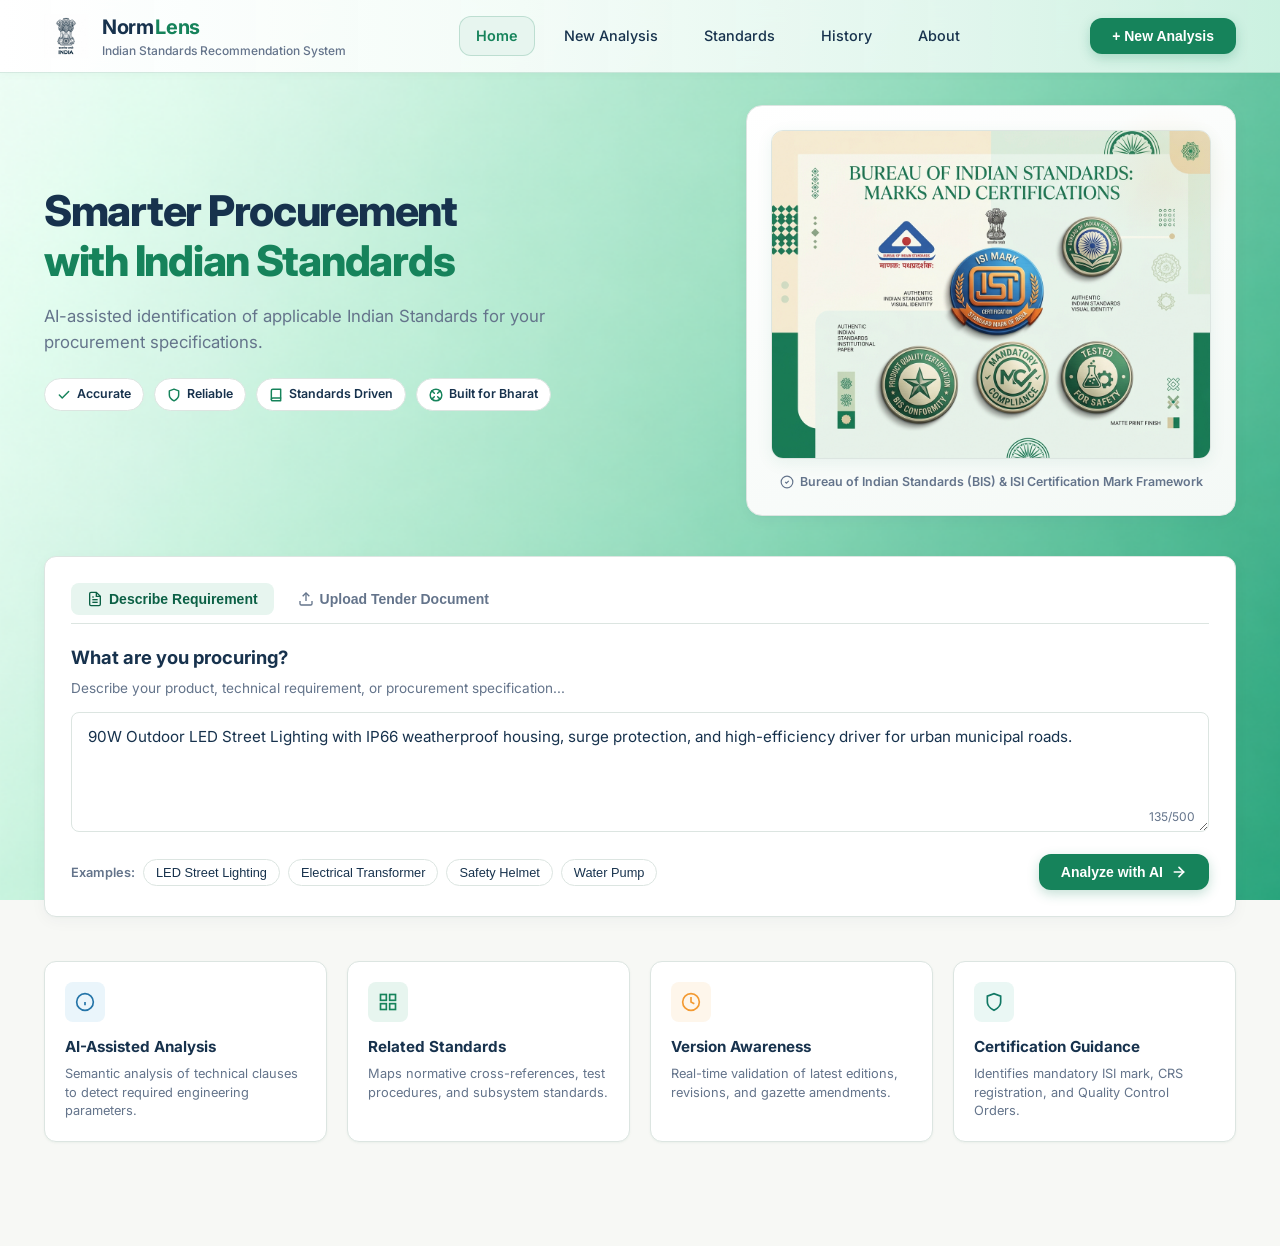
==== commit ab1784ba: "Day 2" ====
--- a/index.html
+++ b/index.html
@@ -3,7 +3,7 @@
 <head>
   <meta charset="UTF-8">
   <meta name="viewport" content="width=device-width, initial-scale=1.0">
-  <title>BharatStandards.AI — Indian Standards Recommendation System | SIH 2026</title>
+  <title>NormLens — Indian Standards Recommendation System | SIH 2026</title>
   <link rel="preconnect" href="https://fonts.googleapis.com">
   <link rel="preconnect" href="https://fonts.gstatic.com" crossorigin>
   <link href="https://fonts.googleapis.com/css2?family=Inter:wght@400;500;600;700;800&display=swap" rel="stylesheet">
@@ -16,24 +16,15 @@
     <div class="header-container">
       <div class="brand-group" data-navigate="home">
         <div class="emblem-icon">
-          <!-- Ashoka Chakra Minimal Vector -->
-          <svg width="24" height="24" viewBox="0 0 24 24" fill="none" stroke="currentColor" stroke-width="2" stroke-linecap="round" stroke-linejoin="round">
-            <circle cx="12" cy="12" r="10"></circle>
-            <circle cx="12" cy="12" r="3"></circle>
-            <line x1="12" y1="2" x2="12" y2="9"></line>
-            <line x1="12" y1="15" x2="12" y2="22"></line>
-            <line x1="2" y1="12" x2="9" y2="12"></line>
-            <line x1="15" y1="12" x2="22" y2="12"></line>
-            <line x1="4.93" y1="4.93" x2="9.88" y2="9.88"></line>
-            <line x1="14.12" y1="14.12" x2="19.07" y2="19.07"></line>
-            <line x1="4.93" y1="19.07" x2="9.88" y2="14.12"></line>
-            <line x1="14.12" y1="9.88" x2="19.07" y2="4.93"></line>
-          </svg>
+          <!-- State Emblem of India (Simple 2D Flat Lion Capital) -->
+          <img 
+            src="assets/state_emblem_of_india_2d.jpg" 
+            alt="State Emblem of India" 
+            class="national-emblem-img">
         </div>
         <div class="brand-titles">
           <div class="brand-title">
-            BharatStandards<span class="highlight">.AI</span>
-            <span class="ai-badge">AI 2.0</span>
+            Norm<span class="highlight">Lens</span>
           </div>
           <div class="brand-subtitle">Indian Standards Recommendation System</div>
         </div>
@@ -93,52 +84,17 @@
           </div>
         </div>
 
-        <!-- Subtle Institutional Architectural Illustration -->
+        <!-- Institutional Indian Standards Certification Showcase -->
         <div class="hero-illustration-box">
-          <div class="illustration-svg-wrap">
-            <svg viewBox="0 0 460 260" fill="none" xmlns="http://www.w3.org/2000/svg" style="width: 100%; height: auto;">
-              <!-- Background Soft Gradients & Sun -->
-              <circle cx="340" cy="70" r="48" fill="#F39A32" fill-opacity="0.12"/>
-              <path d="M40 230H420" stroke="#DCE5E1" stroke-width="2" stroke-linecap="round"/>
-              
-              <!-- India Gate / Institutional Monument Silhouette (Minimal & Dignified) -->
-              <path d="M230 40V230" stroke="#16835B" stroke-width="1.5" stroke-dasharray="3 3" opacity="0.4"/>
-              <rect x="175" y="80" width="110" height="18" rx="2" fill="#E7F5EF" stroke="#0B6045" stroke-width="1.8"/>
-              <rect x="195" y="65" width="70" height="15" rx="2" fill="#FFFDF8" stroke="#0B6045" stroke-width="1.8"/>
-              <path d="M190 98V230H214V170C214 156 246 156 246 170V230H270V98" fill="#FFFFFF" stroke="#0B6045" stroke-width="1.8"/>
-              <path d="M214 170C214 152 246 152 246 170" fill="#EAF5FB" stroke="#2474A8" stroke-width="1.5"/>
-
-              <!-- Left Side: Official Procurement Document Shield -->
-              <g transform="translate(60, 95)">
-                <rect x="0" y="0" width="95" height="120" rx="8" fill="#FFFFFF" stroke="#DCE5E1" stroke-width="1.6" filter="drop-shadow(0 4px 10px rgba(0,0,0,0.04))"/>
-                <rect x="12" y="14" width="45" height="7" rx="3" fill="#16835B"/>
-                <rect x="12" y="30" width="70" height="4" rx="2" fill="#E2E8F0"/>
-                <rect x="12" y="42" width="60" height="4" rx="2" fill="#E2E8F0"/>
-                <rect x="12" y="54" width="66" height="4" rx="2" fill="#E2E8F0"/>
-                <rect x="12" y="66" width="40" height="4" rx="2" fill="#E2E8F0"/>
-                <!-- BIS / Compliance Check Stamp -->
-                <circle cx="68" cy="94" r="14" fill="#E7F5EF" stroke="#16835B" stroke-width="1.5"/>
-                <path d="M63 94L67 98L74 90" stroke="#16835B" stroke-width="2" stroke-linecap="round" stroke-linejoin="round"/>
-              </g>
-
-              <!-- Right Side: Smart Recommendation Network -->
-              <g transform="translate(305, 105)">
-                <rect x="0" y="0" width="105" height="110" rx="8" fill="#FFFFFF" stroke="#DCE5E1" stroke-width="1.6" filter="drop-shadow(0 4px 10px rgba(0,0,0,0.04))"/>
-                <circle cx="24" cy="24" r="10" fill="#EAF5FB" stroke="#2474A8" stroke-width="1.4"/>
-                <path d="M24 18V24L28 26" stroke="#2474A8" stroke-width="1.4"/>
-                <rect x="42" y="20" width="48" height="6" rx="3" fill="#17324D"/>
-                
-                <rect x="14" y="46" width="76" height="20" rx="4" fill="#E7F5EF" stroke="#16835B" stroke-width="1"/>
-                <text x="22" y="60" font-size="9" font-weight="bold" fill="#0B6045" font-family="sans-serif">IS 10322 : 2012</text>
-                
-                <rect x="14" y="74" width="76" height="20" rx="4" fill="#FFFDF8" stroke="#F39A32" stroke-width="1"/>
-                <text x="22" y="88" font-size="9" font-weight="bold" fill="#9C580E" font-family="sans-serif">BIS Standard</text>
-              </g>
-            </svg>
+          <div class="standards-showcase-wrap">
+            <img 
+              src="assets/indian_standards_marks.jpg" 
+              alt="Bureau of Indian Standards (BIS) & ISI Certification Marks" 
+              class="standards-showcase-img">
           </div>
           <div class="illustration-caption">
             <svg width="14" height="14" viewBox="0 0 24 24" fill="none" stroke="currentColor" stroke-width="2"><circle cx="12" cy="12" r="10"></circle><path d="m9 12 2 2 4-4"></path></svg>
-            Harmonized with Bureau of Indian Standards (BIS) Framework
+            Bureau of Indian Standards (BIS) & ISI Certification Mark Framework
           </div>
         </div>
       </div>
@@ -683,17 +639,17 @@
       <div style="max-width: 840px; margin: 0 auto;">
         <div style="background: #FFFFFF; border: 1px solid var(--border-color); border-radius: var(--radius-lg); padding: 36px; box-shadow: var(--shadow-card);">
           <h1 style="font-size: 1.75rem; font-weight: 800; color: var(--navy-text); margin-bottom: 12px;">
-            About BharatStandards.AI
+            About NormLens
           </h1>
           <p style="font-size: 0.95rem; color: var(--secondary-text); line-height: 1.7; margin-bottom: 24px;">
-            BharatStandards.AI is an institutional artificial intelligence decision-support platform designed to streamline public and enterprise procurement in India. Developed for Smart India Hackathon (SIH) 2026 Problem Statement 26108, the system bridges the critical gap between complex technical procurement tender specifications and the authoritative catalogue of Indian Standards maintained by the Bureau of Indian Standards (BIS).
+            NormLens is an institutional artificial intelligence decision-support platform designed to streamline public and enterprise procurement in India. Developed for Smart India Hackathon (SIH) 2026 Problem Statement 26108, the system bridges the critical gap between complex technical procurement tender specifications and the authoritative catalogue of Indian Standards maintained by the Bureau of Indian Standards (BIS).
           </p>
 
           <div style="display: grid; grid-template-columns: 1fr 1fr; gap: 20px; margin-bottom: 28px;">
             <div style="background: var(--main-bg); padding: 20px; border-radius: var(--radius-sm); border: 1px solid var(--border-color);">
               <h3 style="font-size: 1rem; font-weight: 700; color: var(--deep-green); margin-bottom: 8px;">Why It Was Created</h3>
               <p style="font-size: 0.85rem; color: var(--secondary-text); line-height: 1.5;">
-                Public procurement officers frequently encounter ambiguous technical terminology or outdated standards references in tender documents, leading to compliance disputes, delivery rejections, and legal delays. BharatStandards.AI automates standard discovery with 100% version accuracy.
+                Public procurement officers frequently encounter ambiguous technical terminology or outdated standards references in tender documents, leading to compliance disputes, delivery rejections, and legal delays. NormLens automates standard discovery with 100% version accuracy.
               </p>
             </div>
 
--- a/styles.css
+++ b/styles.css
@@ -53,6 +53,11 @@
 body {
   font-family: 'Inter', -apple-system, BlinkMacSystemFont, "Segoe UI", Roboto, Helvetica, Arial, sans-serif;
   background-color: var(--main-bg);
+  background-image: url('assets/web_bg.png');
+  background-size: cover;
+  background-position: center;
+  background-repeat: no-repeat;
+  background-attachment: fixed;
   color: var(--navy-text);
   line-height: 1.5;
   -webkit-font-smoothing: antialiased;
@@ -98,12 +103,14 @@
 }
 
 .site-header {
-  background-color: #FFFFFF;
-  border-bottom: 1px solid var(--border-color);
+  background: linear-gradient(90deg, rgba(255, 255, 255, 0.97) 0%, rgba(246, 252, 249, 0.95) 40%, rgba(232, 248, 241, 0.92) 75%, rgba(214, 245, 231, 0.9) 100%);
+  backdrop-filter: blur(14px);
+  -webkit-backdrop-filter: blur(14px);
+  border-bottom: 1px solid rgba(22, 131, 91, 0.18);
   position: sticky;
   top: 0;
   z-index: 50;
-  box-shadow: var(--shadow-subtle);
+  box-shadow: 0 2px 8px rgba(11, 96, 69, 0.04);
 }
 
 .header-container {
@@ -124,15 +131,20 @@
 }
 
 .emblem-icon {
-  width: 38px;
-  height: 38px;
-  border-radius: 8px;
-  background: var(--soft-green);
-  color: var(--deep-green);
+  width: 44px;
+  height: 48px;
   display: flex;
   align-items: center;
   justify-content: center;
-  border: 1px solid #c2e6d6;
+  background: transparent;
+  border: none;
+  flex-shrink: 0;
+}
+
+.national-emblem-img {
+  width: 100%;
+  height: 100%;
+  object-fit: contain;
 }
 
 .brand-titles {
@@ -174,31 +186,32 @@
 .site-nav {
   display: flex;
   align-items: center;
-  gap: 6px;
+  gap: 12px;
 }
 
 .nav-link {
   color: var(--navy-text);
   text-decoration: none;
-  font-size: 0.875rem;
+  font-size: 0.9rem;
   font-weight: 500;
-  padding: 8px 14px;
-  border-radius: var(--radius-sm);
-  transition: all 0.15s ease;
+  padding: 8px 16px;
+  border-radius: 12px;
+  transition: all 0.2s ease;
   cursor: pointer;
   border: 1px solid transparent;
 }
 
 .nav-link:hover {
-  background-color: var(--main-bg);
   color: var(--primary-green);
+  background-color: rgba(231, 245, 239, 0.6);
 }
 
 .nav-link.active {
   color: var(--primary-green);
   font-weight: 600;
-  background-color: var(--soft-green);
-  border-color: #d1eadf;
+  background-color: #E7F5EF;
+  border: 1px solid rgba(22, 131, 91, 0.2);
+  border-radius: 12px;
 }
 
 .header-actions {
@@ -223,21 +236,21 @@
   background-color: var(--primary-green);
   color: #FFFFFF;
   border: none;
-  padding: 9px 18px;
-  border-radius: var(--radius-sm);
+  padding: 10px 22px;
+  border-radius: 12px;
   font-size: 0.875rem;
   font-weight: 600;
   cursor: pointer;
   display: inline-flex;
   align-items: center;
   gap: 8px;
-  transition: all 0.15s ease;
-  box-shadow: 0 2px 6px rgba(22, 131, 91, 0.2);
+  transition: all 0.2s ease;
+  box-shadow: 0 4px 12px rgba(22, 131, 91, 0.25);
 }
 
 .btn-primary:hover {
   background-color: var(--deep-green);
-  box-shadow: 0 4px 12px rgba(22, 131, 91, 0.25);
+  box-shadow: 0 6px 16px rgba(22, 131, 91, 0.35);
   transform: translateY(-1px);
 }
 
@@ -394,6 +407,27 @@
   width: 100%;
   max-width: 400px;
   height: auto;
+}
+
+.standards-showcase-wrap {
+  width: 100%;
+  border-radius: var(--radius-md);
+  overflow: hidden;
+  border: 1px solid var(--border-color);
+  box-shadow: 0 4px 16px rgba(22, 131, 91, 0.08);
+  background: #FFFFFF;
+}
+
+.standards-showcase-img {
+  width: 100%;
+  height: auto;
+  display: block;
+  object-fit: cover;
+  transition: transform 0.3s ease;
+}
+
+.standards-showcase-img:hover {
+  transform: scale(1.02);
 }
 
 .illustration-caption {
